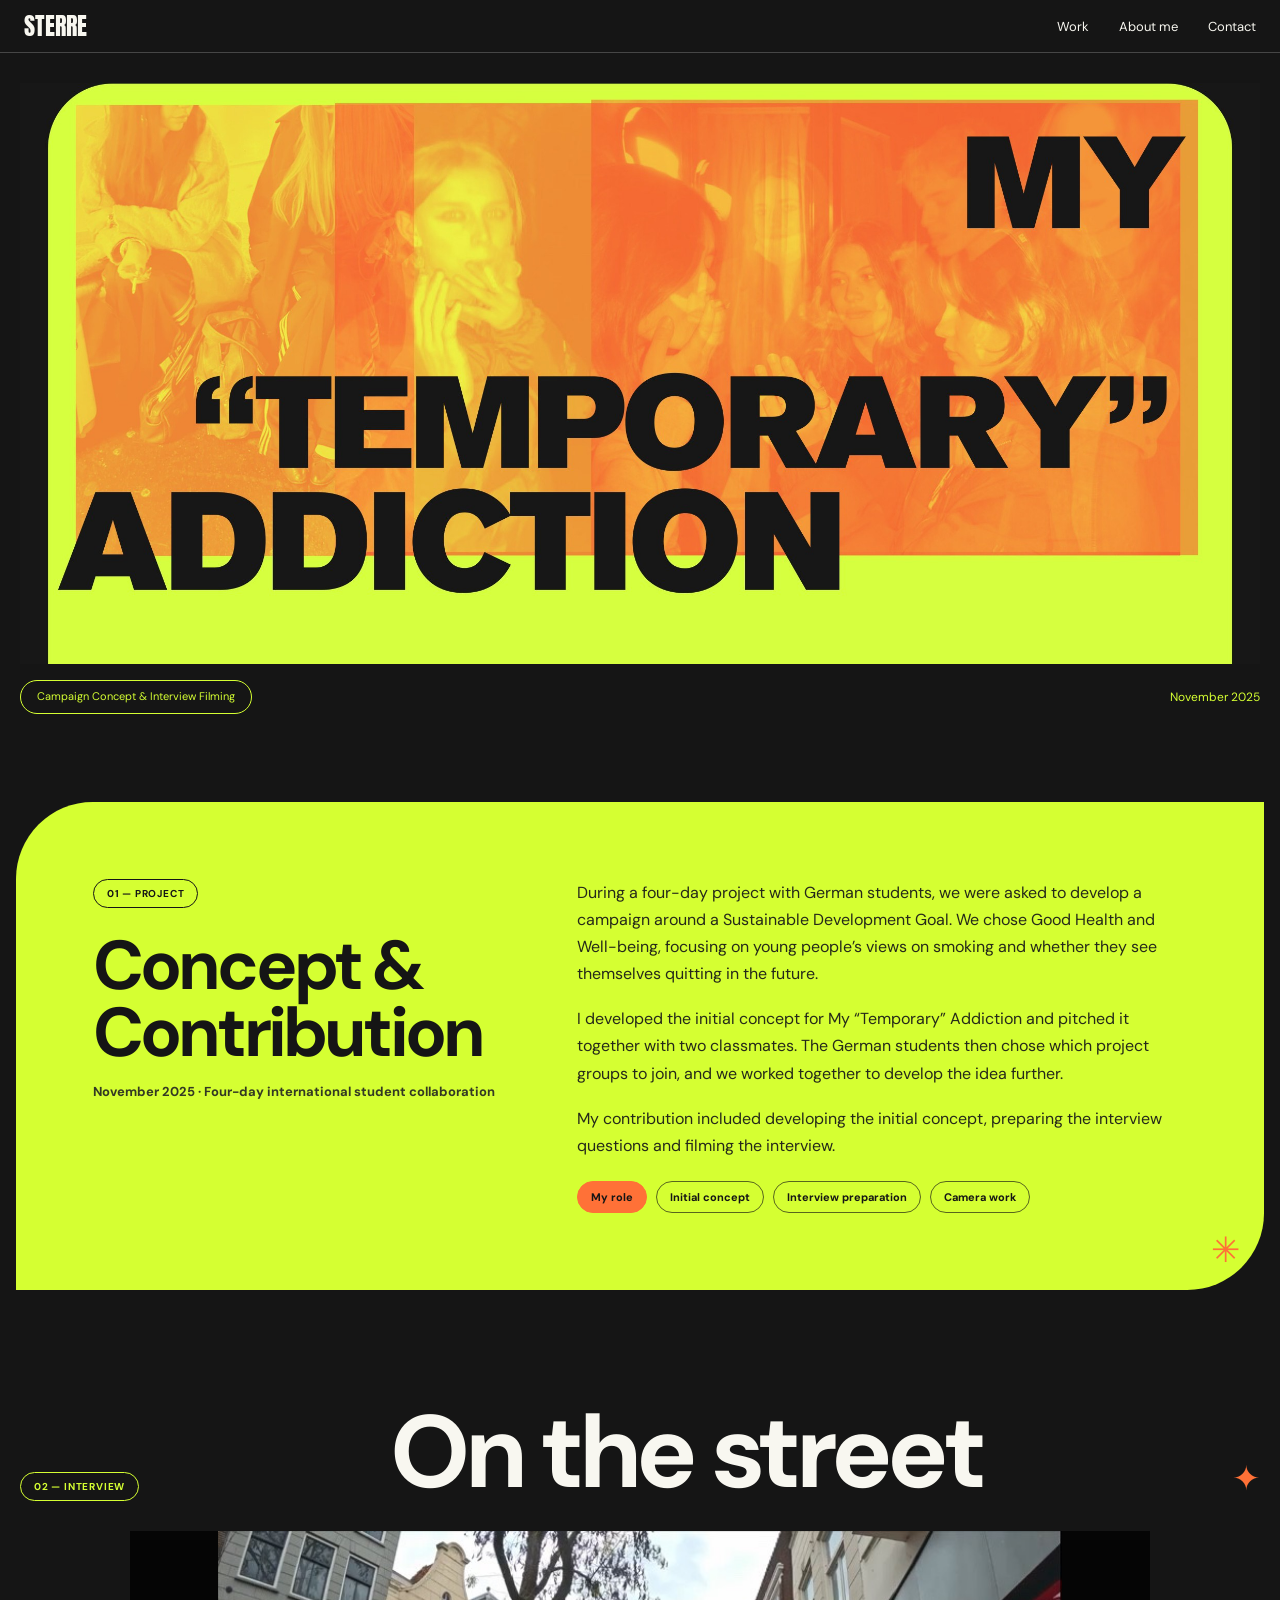
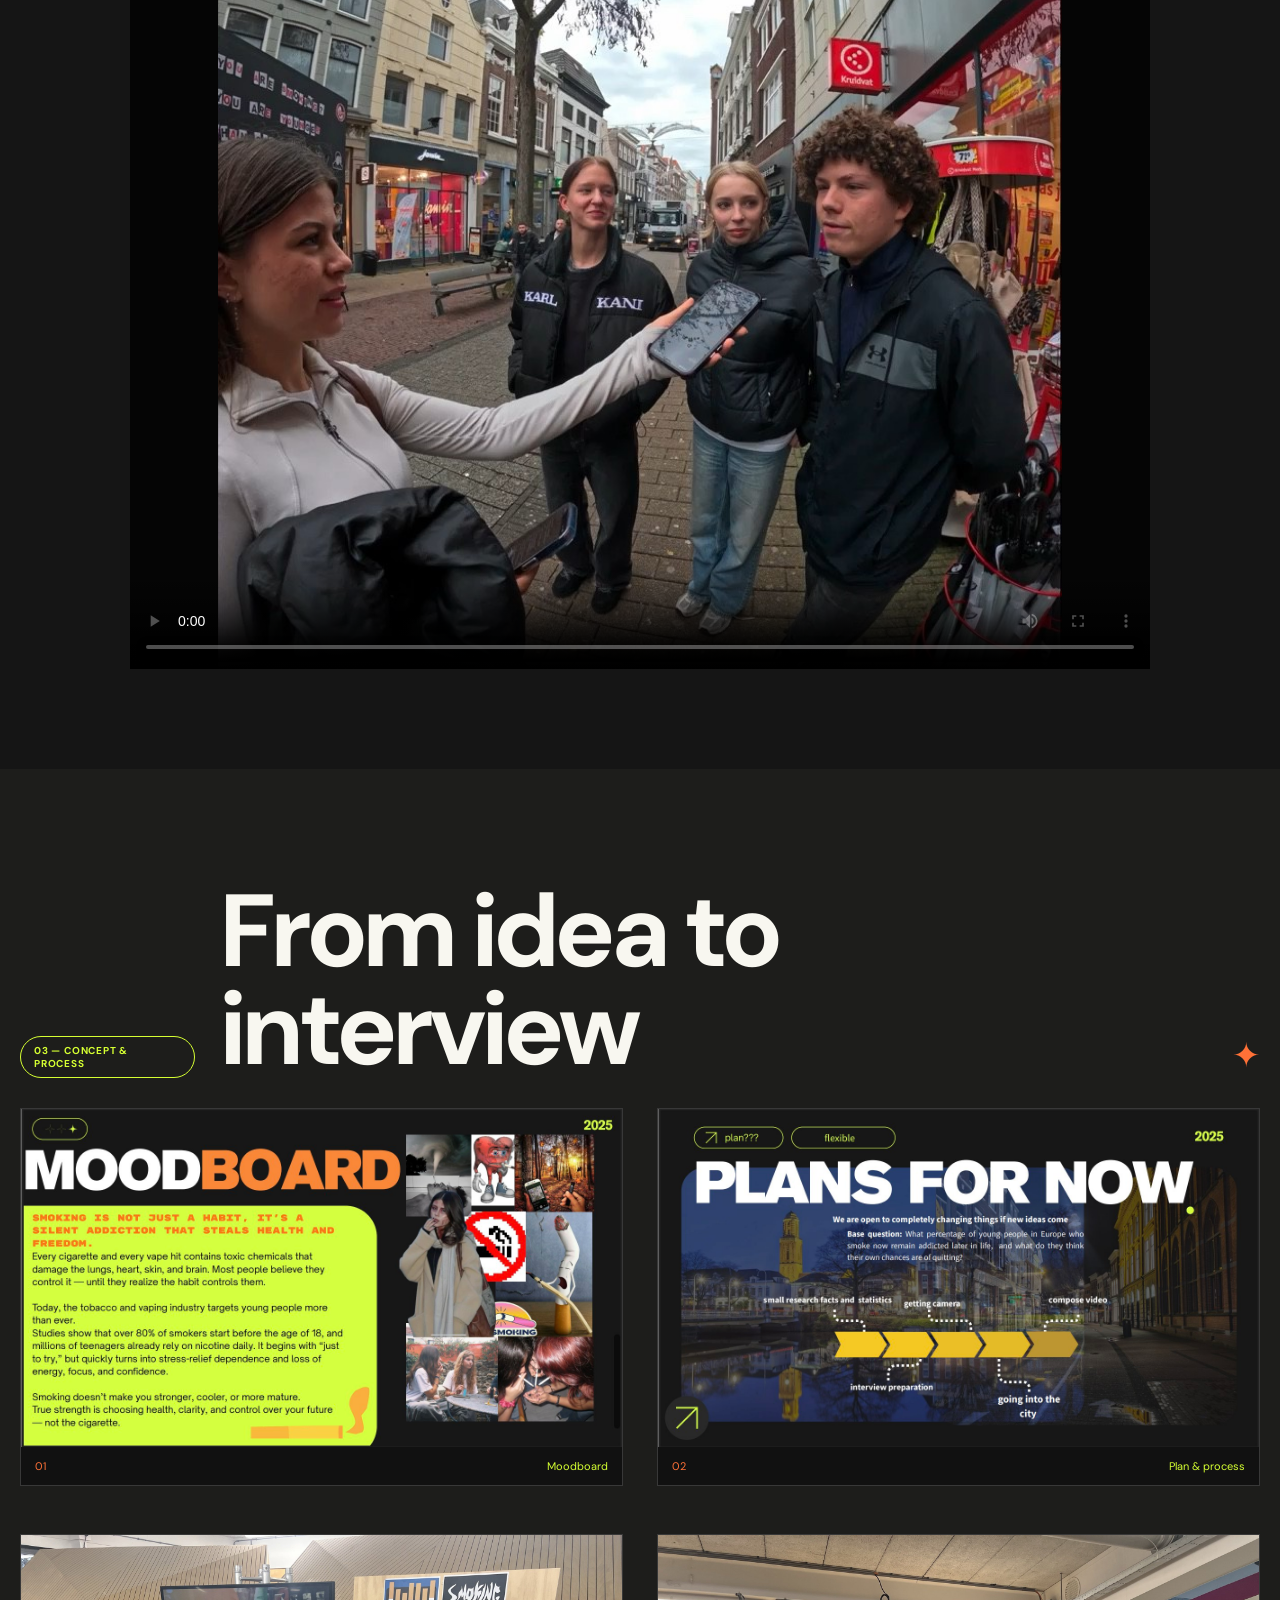
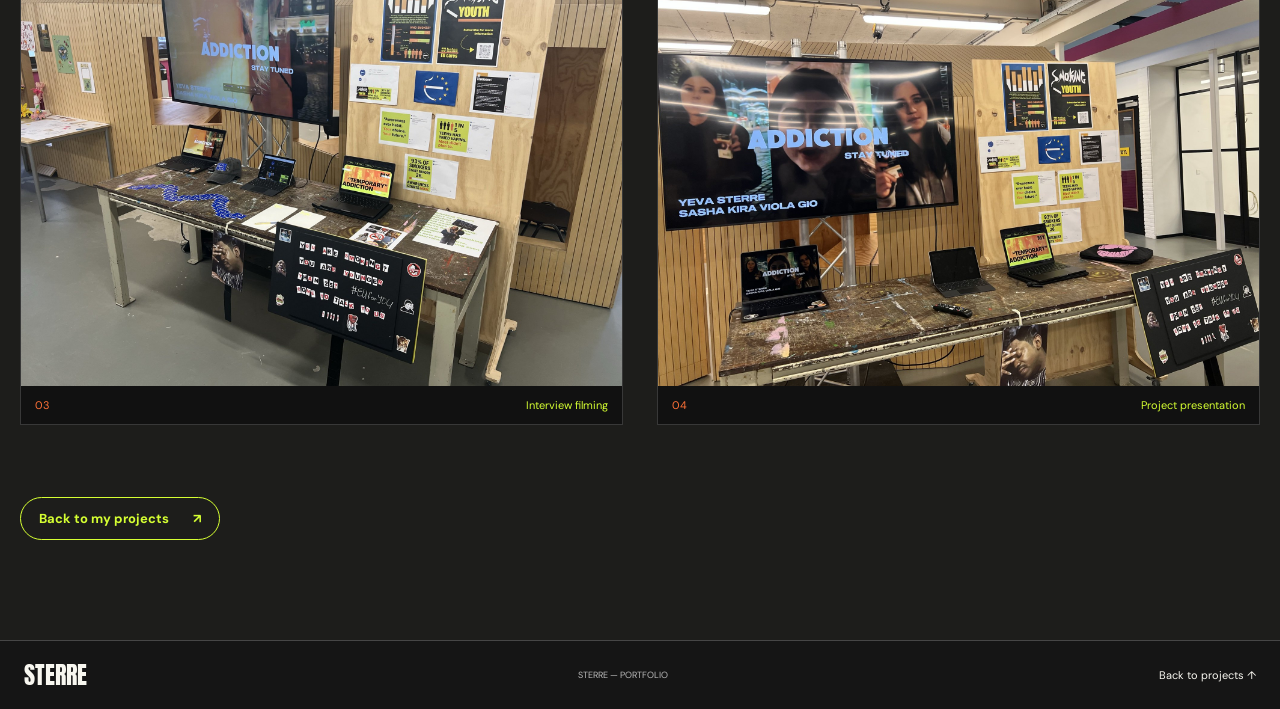
==== addiction.html @ 6080f3e3 "Initial portfolio website Co-authored-by: Copilot <223556219+Copilot@users.noreply.github.com>" ====
<!doctype html>
<html lang="en">
<head>
  <meta charset="utf-8">
  <meta name="viewport" content="width=device-width,initial-scale=1">
  <title>My “Temporary” Addiction — Sterre</title>
  <meta name="description" content="A campaign concept and interview filming project developed during a four-day international student collaboration.">
  <link rel="stylesheet" href="style.css?v=addiction-fixes-20261006-1">
</head>
<body class="addiction-page">
  <a class="skip" href="#gallery">Skip to the project</a>
  <header class="portfolio-nav">
    <a class="brand" href="index.html#home">Sterre</a>
    <nav aria-label="Main navigation">
      <a href="index.html#work">Work</a>
      <a href="index.html#about">About me</a>
      <a href="index.html#contact">Contact</a>
    </nav>
  </header>
  <main id="gallery" class="addiction-content">
    <section class="addiction-hero">
      <h1 class="addiction-visually-hidden">My “Temporary” Addiction</h1>
      <div class="addiction-cover-panel">
        <figure class="addiction-cover-figure">
          <button class="media-image-button" type="button" aria-label="View the cover slide larger">
            <img src="assets/optimized/addiction/SterreYevaSasha-cover-clean.jpg" alt="Orange-tinted photo collage behind the bold black title My “Temporary” Addiction, framed in bright yellow-green" fetchpriority="high">
          </button>
        </figure>
      </div>
      <div class="addiction-hero-meta">
        <span class="addiction-pill">Campaign Concept &amp; Interview Filming</span>
        <span>November 2025</span>
      </div>
    </section>

    <section class="addiction-overview" aria-labelledby="addiction-overview-title">
      <div class="addiction-overview-heading">
        <span class="addiction-kicker">01 — PROJECT</span>
        <h2 id="addiction-overview-title">Concept &amp; Contribution</h2>
        <p class="addiction-context">November 2025 · Four-day international student collaboration</p>
      </div>
      <div class="addiction-overview-copy">
        <p>During a four-day project with German students, we were asked to develop a campaign around a Sustainable Development Goal. We chose Good Health and Well-being, focusing on young people’s views on smoking and whether they see themselves quitting in the future.</p>
        <p>I developed the initial concept for My “Temporary” Addiction and pitched it together with two classmates. The German students then chose which project groups to join, and we worked together to develop the idea further.</p>
        <p>My contribution included developing the initial concept, preparing the interview questions and filming the interview.</p>
        <div class="addiction-role">
          <span class="addiction-role-label">My role</span>
          <span>Initial concept</span>
          <span>Interview preparation</span>
          <span>Camera work</span>
        </div>
      </div>
      <span class="addiction-overview-star" aria-hidden="true">✳</span>
    </section>

    <section class="addiction-interview" aria-labelledby="addiction-interview-title">
      <div class="addiction-section-heading">
        <span class="addiction-kicker">02 — INTERVIEW</span>
        <h2 id="addiction-interview-title">On the street</h2>
        <span class="addiction-section-star" aria-hidden="true">✦</span>
      </div>
      <video class="addiction-video" controls playsinline preload="metadata" poster="assets/optimized/addiction/temporary-addiction-interview-first-frame.jpg" aria-label="Interview filmed for the My Temporary Addiction campaign concept">
        <source src="assets/addiction/temporary addiction 2025-11-13 at 23.12.01.mp4" type="video/mp4">
        Your browser does not support HTML video.
      </video>
    </section>

    <section class="addiction-process" aria-labelledby="addiction-process-title">
      <div class="addiction-section-heading">
        <span class="addiction-kicker">03 — CONCEPT &amp; PROCESS</span>
        <h2 id="addiction-process-title">From idea to interview</h2>
        <span class="addiction-section-star" aria-hidden="true">✦</span>
      </div>
      <div class="addiction-slide-grid">
        <figure class="addiction-media-figure addiction-slide-figure">
          <img src="assets/optimized/addiction/SterreYevaSasha-slide-4.jpg" alt="Presentation moodboard slide combining campaign references, an image collage and a bright yellow-green text panel" loading="lazy">
          <figcaption><span>01</span><span>Moodboard</span></figcaption>
        </figure>
        <figure class="addiction-media-figure addiction-slide-figure">
          <img src="assets/optimized/addiction/SterreYevaSasha-slide-5.jpg" alt="Presentation planning slide with a city photograph and an illustrated sequence of project steps" loading="lazy">
          <figcaption><span>02</span><span>Plan &amp; process</span></figcaption>
        </figure>
      </div>
      <div class="addiction-photo-grid">
        <figure class="addiction-media-figure">
          <img src="assets/optimized/addiction/IMG_3215.jpg" alt="Street interview in progress with a phone held towards three students" loading="lazy">
          <figcaption><span>03</span><span>Interview filming</span></figcaption>
        </figure>
        <figure class="addiction-media-figure">
          <img src="assets/optimized/addiction/IMG_3194.jpg" alt="Project presentation display with campaign materials and the presentation cover" loading="lazy">
          <figcaption><span>04</span><span>Project presentation</span></figcaption>
        </figure>
      </div>
      <a class="addiction-back-link" href="index.html#work">Back to my projects <span aria-hidden="true">↗</span></a>
    </section>
  </main>
  <footer class="addiction-footer"><a class="brand" href="index.html#home">STERRE</a><span>STERRE — PORTFOLIO</span><a href="index.html#work">Back to projects ↑</a></footer>

  <div class="lightbox" role="dialog" aria-modal="true" aria-labelledby="lightbox-title" hidden>
    <button class="lightbox-close" type="button">Close</button>
    <h2 id="lightbox-title" class="skip">Expanded project image</h2>
    <img class="lightbox-image" alt="">
  </div>
  <script src="script.js?v=international-20261004-11"></script>
</body>
</html>
---- style.css ----
@font-face {
  font-family: "Anton";
  src: url("assets/fonts/Anton-Regular.ttf") format("truetype");
  font-style: normal;
  font-weight: 400;
  font-display: swap;
}

@font-face {
  font-family: "DM Sans";
  src: url("assets/fonts/DMSans-Regular.ttf") format("truetype");
  font-style: normal;
  font-weight: 400;
  font-display: swap;
}

@font-face {
  font-family: "DM Sans";
  src: url("assets/fonts/DMSans-Bold.ttf") format("truetype");
  font-style: normal;
  font-weight: 700;
  font-display: swap;
}

:root {
  --paper: #0b0a0e;
  --ink: #f2eff7;
  --accent: #b59aff;
  --muted: #b8b3c0;
  --line: #f2eff72b;
  --surface: #121116;
  --surface-raised: #19171f;
  --content-width: 1260px;
  --display-font: "Anton", Impact, sans-serif;
  --body-font: "DM Sans", sans-serif;
}

* { box-sizing: border-box; }
html { scroll-behavior: smooth; scroll-padding-top: 82px; }
body { margin: 0; background: var(--paper); color: var(--ink); font-family: var(--body-font); -webkit-font-smoothing: antialiased; }
a { color: inherit; text-decoration: none; }
img, video { display: block; max-width: 100%; }
button, a { -webkit-tap-highlight-color: transparent; }
a:focus-visible, button:focus-visible { outline: 2px solid var(--accent); outline-offset: 4px; }
footer { max-width: 1440px; margin-inline: auto; }
main { width: 100%; }

.skip { position: fixed; z-index: 200; top: -100px; left: 20px; padding: 12px 16px; background: var(--surface-raised); color: var(--ink); }
.skip:focus { top: 12px; }
.portfolio-nav { position: sticky; z-index: 100; top: 0; display: flex; width: 100%; max-width: none; align-items: center; justify-content: space-between; gap: 24px; margin: 0; padding: 14px max(24px, calc((100vw - var(--content-width)) / 2)); border-bottom: 1px solid var(--line); background: var(--paper); }
.brand { font-family: var(--display-font); font-size: 24px; font-weight: 400; line-height: 1; text-transform: uppercase; }
.portfolio-nav nav { display: flex; gap: 30px; font-size: 13px; white-space: nowrap; }
body:not(.addiction-page) .portfolio-nav nav a,
body:not(.addiction-page) .text-link,
body:not(.addiction-page) .spread-link,
body:not(.addiction-page) .back-link,
body:not(.addiction-page) .contact-method a { transition: color 160ms ease, border-color 160ms ease; }
.portfolio-nav nav a:hover, .text-link:hover, .spread-link:hover, .back-link:hover { color: var(--accent); }

section { padding: clamp(44px, 6vw, 76px) max(24px, calc((100vw - var(--content-width)) / 2)); border-bottom: 1px solid var(--line); }
h1, h2, h3 { margin: 0; font-family: var(--display-font); font-weight: 400; letter-spacing: 0; line-height: 1.04; text-transform: uppercase; }
p { max-width: 680px; margin: 0; color: var(--muted); font-size: 15px; line-height: 1.7; }
.micro { color: var(--accent); font-size: 10px; font-weight: 700; letter-spacing: .12em; text-transform: uppercase; }
.project-meta { color: var(--muted); font-size: 12px; }

.hero#home { position: relative; display: grid; grid-template-rows: auto auto; isolation: isolate; padding: 0; overflow: hidden; background: radial-gradient(ellipse at 72% 42%, #21162d 0, #100d15 40%, #0b0a0e 76%); }
.hero-stage { position: relative; min-height: clamp(420px, 44vw, 600px); }
.hero-visual { position: absolute; z-index: 1; top: 0; right: 0; width: min(58%, 820px); height: 100%; overflow: hidden; pointer-events: none; -webkit-mask-image: linear-gradient(90deg, transparent 0, #000 22%, #000 78%, rgba(0, 0, 0, .78) 92%, transparent 100%); mask-image: linear-gradient(90deg, transparent 0, #000 22%, #000 78%, rgba(0, 0, 0, .78) 92%, transparent 100%); }
.hero-visual::after { position: absolute; inset: 0; background: linear-gradient(90deg, #0b0a0e 0, rgba(11, 10, 14, .68) 20%, transparent 57%, rgba(11, 10, 14, .16) 100%), radial-gradient(ellipse at 47% 48%, rgba(5, 4, 8, .74) 0, rgba(5, 4, 8, .38) 12%, transparent 26%), linear-gradient(180deg, rgba(8, 7, 10, .08), transparent 58%, rgba(8, 7, 10, .46)); content: ""; }
.hero-photo { width: 100%; height: 100%; object-fit: cover; object-position: center 54%; filter: brightness(.86) saturate(.76); }
.hero#home h1 { position: absolute; z-index: 2; bottom: clamp(28px, 5vw, 64px); left: max(24px, calc((100vw - var(--content-width)) / 2)); width: min(66%, 720px); overflow: visible; padding: 0; background: transparent; color: #f4f0e9; line-height: 1; white-space: nowrap; }
.hero#home .hero-details { position: relative; z-index: 2; }
.hero-name { position: relative; display: block; width: max-content; margin-inline: auto; font-size: var(--hero-name-size, 18px); line-height: 1; }
.hero#home .hero-name { margin-inline: 0; }
.hero-portfolio { position: absolute; left: var(--portfolio-x, 0px); top: var(--portfolio-y, 50%); display: flex; width: max-content; height: auto; flex-direction: column; align-items: center; justify-content: center; overflow: visible; border: 0; background: transparent; box-shadow: none; color: #211a26; font-family: var(--display-font); font-size: var(--portfolio-size, .1em); font-weight: 400; letter-spacing: 0; line-height: 1; text-transform: uppercase; transform: translate(-50%, -50%) rotate(-90deg); }
.hero-details { display: grid; grid-template-columns: minmax(160px, .7fr) minmax(0, 1.3fr); gap: 34px; padding: 24px max(24px, calc((100vw - var(--content-width)) / 2)) 28px; background: var(--surface); }
.hero-labels { display: grid; align-content: start; justify-items: start; gap: 6px; font-size: 11px; }
.hero-intro { display: grid; grid-template-columns: minmax(0, 1fr) auto; align-items: end; gap: 28px; }
.hero-intro > div { display: grid; gap: 11px; }
.hero-intro p { max-width: 620px; color: var(--muted); }
.hero-intro .internship-availability { color: #c7b5ff; font-size: 13px; font-weight: 700; }
.text-link, .spread-link { display: inline-flex; align-items: center; justify-content: space-between; gap: 18px; width: fit-content; padding-bottom: 7px; border-bottom: 1px solid currentColor; color: var(--accent); font-size: 13px; font-weight: 700; white-space: nowrap; }

.section-head { display: flex; align-items: end; justify-content: space-between; gap: 30px; margin-bottom: 20px; }
.section-head h2 { font-size: clamp(54px, 8vw, 108px); line-height: 1; }
.section-head .micro { flex: 0 0 auto; padding-bottom: 4px; }
.projects { display: grid; gap: 0; }
.project-spread { position: relative; display: grid; grid-template-columns: minmax(0, 1.05fr) minmax(0, .95fr); align-items: stretch; gap: 22px 7%; min-width: 0; padding: clamp(38px, 5.5vw, 72px) 0; border-top: 1px solid var(--line); }
.spread-heading { display: grid; align-content: end; justify-items: start; gap: 12px; min-width: 0; margin: 0; }
.spread-heading .micro { flex: 0 0 auto; }
.spread-heading h3 { font-size: clamp(48px, 6.4vw, 88px); line-height: .98; }

.fastbot-project { background: transparent; color: var(--ink); }
.fastbot-project .micro, .fastbot-project .project-meta { color: var(--muted); }
.fastbot-project .spread-heading { grid-column: 2; grid-row: 1; }
.fastbot-media-link { display: block; grid-column: 1; grid-row: 1 / 3; overflow: hidden; background: var(--surface); }
.fastbot-cover { width: 100%; height: auto; max-height: 480px; object-fit: cover; background: #101010; }
.fastbot-information { display: grid; grid-template-columns: 36px minmax(0, 1fr); align-items: start; gap: 12px 16px; grid-column: 2; grid-row: 2; align-self: start; padding-top: 18px; border-top: 1px solid var(--line); }
.project-number { font-family: var(--display-font); font-size: 28px; line-height: 1; }
.fastbot-information strong { font-size: 13px; font-weight: 700; }
.fastbot-information p { margin-top: 5px; color: var(--muted); font-size: 12px; }
.fastbot-information .project-meta, .fastbot-information .spread-link { grid-column: 2; }
.fastbot-information .project-number { grid-row: span 3; }
.fastbot-project .spread-link { color: var(--accent); }
.video-toggle { display: block; grid-column: 1; grid-row: 3; width: fit-content; margin-top: 0; padding: 6px 0; border: 0; border-bottom: 1px solid var(--line); background: transparent; color: var(--ink); font: inherit; font-size: 11px; cursor: pointer; }
.video-toggle:focus-visible { outline-color: var(--accent); }

.internship-project .spread-heading { grid-column: 1; grid-row: 1; }
.internship-project .endure-cover-link { grid-column: 2; grid-row: 1 / 3; }
.internship-project .endure-information { grid-column: 1; grid-row: 2; }
.photography-project .spread-heading { grid-column: 1; grid-row: 1; }
.photography-project .speed-diptych { grid-column: 2; grid-row: 1 / 3; }
.photography-project .photography-information { grid-column: 1; grid-row: 2; }
.photography-project .spread-heading h3 { font-size: clamp(48px, 6vw, 78px); }
.speed-diptych { display: grid; grid-template-columns: minmax(0, 1.12fr) minmax(0, .88fr); align-items: end; gap: 14px; }
.speed-diptych img { width: 100%; height: auto; max-height: 480px; object-fit: contain; background: var(--surface-raised); }
.photography-information { display: grid; grid-template-columns: 1fr; align-items: start; gap: 8px; grid-row: 2; align-self: start; margin-top: 14px; padding-top: 13px; border-top: 1px solid var(--line); font-size: 11px; }
.photography-information p { font-size: 12px; }

.endure-project .spread-heading h3 { font-size: clamp(48px, 6vw, 82px); }
.endure-cover-link { position: relative; display: block; overflow: hidden; background: var(--surface); }
.endure-cover { width: 100%; height: auto; max-height: 500px; object-fit: contain; object-position: center; }
.endure-cover-label { position: absolute; right: 14px; bottom: 14px; padding: 7px 10px; border: 1px solid #f2eff780; background: #0b0a0e; color: var(--ink); font-size: 10px; font-weight: 700; text-transform: uppercase; }
.endure-information, .drawings-information, .addiction-information { display: grid; grid-template-columns: 36px minmax(0, 1fr); align-items: start; gap: 12px 16px; padding-top: 18px; border-top: 1px solid var(--line); }
.endure-information, .drawings-information, .addiction-information { align-self: start; }
.endure-information strong { font-size: 13px; }
.endure-information p, .addiction-information p { margin-top: 5px; color: var(--muted); font-size: 12px; }
.endure-information .project-meta, .endure-information .spread-link, .drawings-information .spread-link, .addiction-information .project-meta, .addiction-information .spread-link { grid-column: 2; }
.drawings-project .drawings-cover-link { grid-column: 2; grid-row: 1 / 3; display: block; overflow: hidden; background: var(--surface); }
.drawings-project .spread-heading { grid-column: 1; grid-row: 1; }
.drawings-cover { width: 100%; height: auto; max-height: 500px; object-fit: contain; }
.drawings-information { grid-column: 1; grid-row: 2; }
.drawings-information p { color: var(--muted); font-size: 13px; }
.addiction-project .addiction-cover-link { grid-column: 1; grid-row: 1 / 3; }
.addiction-project .spread-heading { grid-column: 2; grid-row: 1; }
.addiction-project .addiction-information { grid-column: 2; grid-row: 2; }
.addiction-project .addiction-accessible-heading { position: absolute; width: 1px; height: 1px; margin: -1px; padding: 0; overflow: hidden; clip: rect(0, 0, 0, 0); clip-path: inset(50%); border: 0; white-space: nowrap; }
.addiction-cover-link { display: block; overflow: visible; padding: 0; border-radius: 0; background: transparent; }
.addiction-cover { width: 100%; height: auto; border-radius: 0; }
.addiction-information strong { font-size: 13px; }
.addiction-information .spread-link { color: var(--accent); }
.internship-heading .micro { display: block; margin-bottom: 16px; }
.internship-heading h3 { font-size: clamp(72px, 12vw, 166px); line-height: 1.04; }
.internship-heading > strong { display: block; margin-top: 20px; font-size: 22px; }
.internship-heading > p { margin-top: 6px; font-size: 12px; }
.internship-heading .spread-link { margin-top: 18px; }
.internship-clients { border-top: 1px solid var(--line); }
.internship-clients a { display: grid; grid-template-columns: 36px minmax(0, 1fr) 20px; align-items: center; gap: 10px; padding: 14px 0; border-bottom: 1px solid var(--line); font-size: 13px; }
.internship-clients a span:first-child { color: var(--accent); font-size: 10px; }
.internship-clients a span:last-child { text-align: right; }

.about { display: grid; grid-template-columns: minmax(260px, .82fr) minmax(0, 1.18fr); gap: 54px; background: var(--surface); color: var(--ink); }
.about .micro { color: var(--accent); }
.about-heading h2 { margin-top: 20px; font-size: clamp(90px, 15vw, 200px); line-height: 1.04; }
.about-copy { display: grid; align-content: start; gap: 22px; }
.about-copy p { color: var(--muted); }
.about-copy .about-lead { max-width: 640px; color: var(--ink); font-size: 16px; line-height: 1.7; }
.about-columns { display: grid; grid-template-columns: repeat(2, minmax(0, 1fr)); gap: 24px; }
.about-columns p, .about-personal { font-size: 15px; line-height: 1.6; }
.about .text-link { color: var(--accent); }
.about .text-link:hover { color: var(--ink); }

.contact { background: var(--paper); color: var(--ink); }
.contact h2 { margin: 17px 0 20px; font-size: clamp(58px, 12.2vw, 160px); line-height: 1.04; }
.contact > p { max-width: 560px; }
.contact-methods { display: grid; grid-template-columns: repeat(2, minmax(0, 1fr)); gap: 34px; max-width: 900px; margin-top: 30px; border-top: 1px solid var(--line); }
.contact-method { display: grid; justify-items: start; gap: 9px; padding-top: 14px; }
.contact-method span { color: var(--accent); font-size: 10px; font-weight: 700; text-transform: uppercase; }
.contact-method a { border-bottom: 1px solid var(--line); padding-bottom: 6px; font-size: clamp(17px, 2.2vw, 25px); overflow-wrap: anywhere; }
.contact-method a:hover { color: var(--accent); }
footer { display: flex; align-items: center; justify-content: space-between; gap: 20px; padding: 22px max(24px, calc((100vw - var(--content-width)) / 2)); border-top: 1px solid var(--line); font-size: 11px; }
footer > span { color: var(--muted); font-size: 9px; }

.portfolio-nav a:hover, .back-link:hover { color: var(--accent); }
.page-intro { display: flex; align-items: end; justify-content: space-between; gap: 28px; }
.page-intro h1 { max-width: 1000px; margin-top: 16px; font-size: clamp(64px, 9vw, 124px); line-height: .98; }
.page-intro p { margin-top: 12px; }
.back-link { flex: 0 0 auto; padding-bottom: 4px; color: var(--accent); font-size: 12px; }
.project-page main > section:first-child, .fastbot-page main > section:first-child, .photography-page main > section:first-child { padding-top: clamp(40px, 6vw, 72px); padding-bottom: clamp(32px, 4.5vw, 56px); background: radial-gradient(ellipse at 78% 0, #191321 0, var(--paper) 56%); }
.project-introduction { display: flex; justify-content: flex-end; }
.project-introduction, .photo-editorial-intro { background: var(--surface); }
.project-introduction p { max-width: 720px; }
.tools-line { margin-top: 15px; color: var(--muted); font-size: 12px; }
.tools-line strong { color: var(--accent); }
.project-page h1, .fastbot-page h1, .photography-page h1 { font-family: var(--display-font); font-weight: 400; }

.fastbot-media, .client-grid, .project-gallery { display: grid; grid-template-columns: repeat(2, minmax(0, 1fr)); align-items: start; gap: 28px; }
.fastbot-media figure, .project-gallery figure { min-width: 0; margin: 0; }
.fastbot-opening, .project-gallery .media-feature { grid-column: 1 / -1; }
.fastbot-media img, .fastbot-media video, .client-card img, .client-card video, .project-gallery img, .project-gallery video { width: 100%; height: auto; }
.fastbot-media video, .client-card video, .project-gallery video { background: var(--surface); }
.fastbot-media img, .project-gallery img, .media-image-button { cursor: zoom-in; }
.media-image-button { display: block; width: 100%; padding: 0; border: 0; background: transparent; }
.caption { display: flex; align-items: baseline; justify-content: space-between; gap: 14px; margin-top: 13px; }
.caption h2, .caption h3, .client-card h2 { font-size: 24px; line-height: 1.04; }
.caption span { color: var(--accent); font-size: 10px; }
.client-card { display: block; min-width: 0; padding-bottom: 16px; border-bottom: 1px solid var(--line); }
.client-card p { margin-top: 7px; font-size: 12px; }
.client-card-wide { grid-column: 1 / -1; width: min(70%, 780px); }
.client-card:focus-visible { outline: 2px solid var(--accent); outline-offset: 5px; }
.video-page-toggle { position: fixed; z-index: 90; right: 24px; bottom: 20px; padding: 8px 10px; border: 1px solid var(--line); background: var(--surface-raised); color: var(--ink); font: inherit; font-size: 11px; cursor: pointer; }
.process-sequence { display: grid; grid-template-columns: minmax(0, 1fr) auto minmax(0, 1fr) auto minmax(0, 1fr); align-items: start; gap: 14px; }
.process-sequence figure { min-width: 0; margin: 0; }
.process-sequence img { width: 100%; height: auto; }
.process-sequence figcaption { padding-top: 12px; }
.process-sequence figcaption h2 { margin-bottom: 7px; font-size: 24px; line-height: 1.04; }
.process-sequence figcaption p { font-size: 12px; line-height: 1.6; }
.process-sequence figcaption a { display: inline-block; margin-top: 10px; color: var(--accent); font-size: 12px; }
.process-arrow { align-self: center; color: var(--accent); font-size: 24px; }
.process-arrow::before { content: "\2192"; }

.photography-page .photo-cover { padding-top: 52px; padding-bottom: 48px; }
.photography-page h1 { max-width: 100%; margin-top: 18px; font-size: clamp(64px, 16vw, 220px); line-height: 1; white-space: nowrap; }
.photography-page .project-meta { font-size: 12px; }
.photo-editorial-intro { display: flex; justify-content: flex-end; }
.photo-editorial-intro > div { max-width: 720px; }
.photo-editorial-intro p { max-width: 720px; }
.photo-project-opening { display: grid; gap: 12px; margin-bottom: 24px; }
.photo-opening-grid, .photo-originals-grid { display: grid; align-items: start; }
.photo-opening-grid { grid-template-columns: repeat(2, minmax(0, 1fr)); gap: 24px; }
.photo-originals-grid { grid-template-columns: repeat(4, minmax(0, 1fr)); gap: 14px; }
.photo-opening-item, .photo-original-item { min-width: 0; margin: 0; }
.photo-opening-grid > .photo-item:nth-child(n), .photo-originals-grid > .photo-item:nth-child(n) { grid-column: auto; margin-top: 0; }
.photo-grid { display: grid; grid-template-columns: repeat(12, minmax(0, 1fr)); align-items: start; gap: 24px; }
.photo-item { min-width: 0; margin: 0; }
.photo-grid > .photo-item:nth-child(3n + 1) { grid-column: span 7; }
.photo-grid > .photo-item:nth-child(3n + 2) { grid-column: span 5; margin-top: 48px; }
.photo-grid > .photo-item:nth-child(3n + 3) { grid-column: 2 / span 5; }
.photo-item button { display: block; width: 100%; padding: 0; border: 0; background: transparent; cursor: zoom-in; }
.photo-item img { width: 100%; height: auto; }
.lightbox[hidden] { display: none; }
.lightbox { position: fixed; z-index: 200; inset: 0; display: grid; place-items: center; padding: 28px; background: rgba(23, 23, 23, .97); }
.lightbox-track { display: flex; width: min(100%, 1600px); height: 84vh; overflow-x: auto; overflow-y: hidden; scroll-snap-type: x mandatory; scrollbar-width: none; overscroll-behavior-x: contain; }
.lightbox-track::-webkit-scrollbar { display: none; }
.lightbox-slide { display: grid; grid-template-columns: minmax(0, 1fr); grid-template-rows: minmax(0, 1fr); flex: 0 0 100%; min-width: 100%; height: 100%; margin: 0; padding: 36px 72px 52px; place-items: center; scroll-snap-align: center; }
.lightbox-slide img { min-width: 0; min-height: 0; width: 100%; height: 100%; max-width: 100%; max-height: 100%; object-fit: contain; }
.lightbox-close { position: absolute; top: 20px; right: 24px; padding: 8px 0; border: 0; border-bottom: 1px solid var(--ink); background: transparent; color: var(--ink); font: inherit; font-size: 12px; cursor: pointer; }
.lightbox-previous, .lightbox-next { position: absolute; top: 50%; z-index: 1; padding: 10px 0; border: 0; border-bottom: 1px solid var(--ink); background: transparent; color: var(--ink); font: inherit; font-size: 12px; cursor: pointer; transform: translateY(-50%); }
.lightbox-previous { left: 18px; }
.lightbox-next { right: 18px; }
.lightbox-counter { position: absolute; bottom: 20px; left: 50%; color: var(--ink); font-size: 11px; transform: translateX(-50%); }
body.lightbox-open { overflow: hidden; }
.cursor-dot { position: fixed; z-index: 300; top: 0; left: 0; width: 8px; height: 8px; border-radius: 50%; background: var(--accent); opacity: 0; pointer-events: none; translate: -50% -50%; transition: width 140ms ease, height 140ms ease, opacity 140ms ease; }
.cursor-dot.is-visible { opacity: 1; }
.cursor-dot.is-light { background: #fff; }
.cursor-dot.is-image { background: #fff; mix-blend-mode: difference; }
.cursor-dot.is-hovering { width: 12px; height: 12px; }

@media (hover: hover) and (pointer: fine) {
  .fastbot-media img, .client-grid img, .project-gallery img, .process-sequence img, .photo-item img, .speed-diptych img, .endure-cover, .drawings-cover { transition: transform 250ms ease; transform-origin: center; }
  .fastbot-media figure:hover img, .client-card:hover img, .project-gallery figure:hover img, .process-sequence figure:hover img, .photo-item:hover img, .speed-diptych:hover img, .endure-cover-link:hover img, .drawings-cover-link:hover img { transform: scale(1.025); }
  body.has-custom-cursor a, body.has-custom-cursor button { cursor: none !important; }
  body.has-custom-cursor input, body.has-custom-cursor textarea, body.has-custom-cursor [contenteditable="true"] { cursor: text !important; }
}

@media (max-width: 760px) {
  html { scroll-padding-top: 65px; }
  .portfolio-nav { gap: 12px; padding: 12px 16px; }
  .portfolio-nav nav { gap: 12px; font-size: 11px; }
  .brand { font-size: 21px; }
  section { padding-block: 48px; }
  .hero { padding: 12px 0 30px; }
  .hero#home { grid-template-rows: auto auto; padding: 0; }
  .hero#home .hero-stage { min-height: clamp(340px, 104vw, 450px); }
  .hero#home .hero-visual { right: 0; width: 100%; height: 100%; -webkit-mask-image: linear-gradient(90deg, transparent 0, #000 16%, #000 82%, transparent 100%); mask-image: linear-gradient(90deg, transparent 0, #000 16%, #000 82%, transparent 100%); }
  .hero#home h1 { bottom: 30px; left: 16px; width: calc(100% - 32px); }
  .hero#home .hero-details { grid-template-columns: 1fr; gap: 17px; padding: 20px 24px 24px; }
  .hero-labels { grid-template-columns: 1fr 1fr; width: 100%; }
  .hero-intro { grid-template-columns: 1fr; gap: 14px; }
  .hero-intro p { font-size: 14px; }
  .section-head { align-items: start; flex-direction: column; gap: 12px; margin-bottom: 20px; }
  .section-head h2 { font-size: clamp(44px, 11vw, 82px); }
  .section-head .micro { font-size: 9px; }
  .project-spread { grid-template-columns: minmax(0, 1fr); gap: 18px; padding-block: 34px; }
  .project-spread > * { grid-column: 1 !important; grid-row: auto !important; }
  .spread-heading { justify-items: start; gap: 8px; }
  .spread-heading h3 { font-size: clamp(52px, 14vw, 86px); }
  .fastbot-cover { max-height: none; }
  .fastbot-information { grid-template-columns: 34px minmax(0, 1fr); gap: 10px 14px; }
  .fastbot-information .project-meta, .fastbot-information .spread-link { grid-column: 2; }
  .fastbot-information .project-number { grid-row: span 3; }
  .speed-diptych { grid-template-columns: minmax(0, 1.05fr) minmax(0, .95fr); gap: 8px; }
  .speed-diptych img { max-height: 380px; }
  .photography-project .spread-heading h3 { font-size: clamp(46px, 12vw, 74px); }
  .photography-information { grid-template-columns: 1fr; gap: 6px; }
  .photography-information p { max-width: none; }
  .endure-information { grid-template-columns: 34px minmax(0, 1fr); gap: 10px 14px; }
  .endure-information .project-meta, .endure-information .spread-link { grid-column: 2; }
  .drawings-information { grid-template-columns: 34px minmax(0, 1fr); gap: 10px 14px; }
  .drawings-information .spread-link { grid-column: 2; }
  .internship-heading { min-width: 0; }
  .internship-heading h3 { font-size: clamp(54px, 18vw, 124px); }
  .internship-heading > strong { margin-top: 14px; }
  .about { grid-template-columns: 1fr; gap: 28px; }
  .about-heading h2 { margin-top: 13px; font-size: clamp(76px, 18vw, 132px); }
  .about-copy .about-lead { font-size: 16px; }
  .about-columns { grid-template-columns: 1fr; gap: 14px; }
  .contact h2 { font-size: clamp(48px, 12.8vw, 88px); }
  .contact-methods { grid-template-columns: 1fr; gap: 16px; }
  footer { flex-wrap: wrap; }
  footer > span { order: 3; width: 100%; }
  .page-intro { align-items: start; flex-direction: column; gap: 18px; }
  .page-intro > div { width: 100%; min-width: 0; }
  .page-intro h1 { font-size: clamp(56px, 13vw, 92px); line-height: 1.04; overflow-wrap: anywhere; }
  .project-page main > section:first-child, .fastbot-page main > section:first-child, .photography-page main > section:first-child { padding-top: 34px; }
  .fastbot-media, .client-grid, .project-gallery { grid-template-columns: minmax(0, 1fr); gap: 22px; }
  .fastbot-opening, .project-gallery .media-feature, .client-card-wide { grid-column: auto; width: 100%; max-width: none; }
  .client-card h2, .caption h2, .caption h3 { font-size: 22px; }
  .process-sequence { grid-template-columns: minmax(0, 1fr); gap: 16px; }
  .process-arrow { justify-self: center; }
  .process-arrow::before { content: "\2193"; }
  .photography-page .photo-cover { padding-block: 40px; }
  .photography-page h1 { font-size: clamp(44px, 12.5vw, 88px); line-height: 1; }
  .photo-opening-grid { gap: 13px; }
  .photo-originals-grid { grid-template-columns: repeat(2, minmax(0, 1fr)); gap: 14px; }
  .photo-grid { grid-template-columns: repeat(6, minmax(0, 1fr)); gap: 13px; }
  .photo-grid > .photo-item:nth-child(n) { grid-column: span 3; margin-top: 0; }
  .photo-grid > .photo-item:nth-child(3n + 1) { grid-column: 1 / -1; }
  .lightbox { padding: 12px; }
  .lightbox-track { width: 100%; height: 88vh; }
  .lightbox-slide { padding: 50px 42px 58px; }
  .lightbox-previous { left: 8px; }
  .lightbox-next { right: 8px; }
  .lightbox-close { top: 12px; right: 14px; }
  .lightbox-counter { bottom: 14px; }
}

@media (prefers-reduced-motion: reduce) {
  html { scroll-behavior: auto; }
  *, *::before, *::after { transition: none !important; animation: none !important; }
  .hero-photo { position: static; }
  .lightbox-track { scroll-behavior: auto; }
}

.addiction-page {
  --paper: #eeece5;
  --ink: #171717;
  --accent: #342b3d;
  --muted: #5d5a55;
  --line: #17171740;
  --surface: #151515;
  --surface-raised: #151515;
  --addiction-black: #151515;
  --addiction-lime: #d5ff32;
  --addiction-orange: #ff7137;
  --addiction-white: #f8f7f0;
  background: var(--addiction-black);
  color: var(--addiction-white);
}

.addiction-page .portfolio-nav {
  border-color: #ffffff35;
  background: var(--addiction-black);
  color: var(--addiction-white);
}

.addiction-page .portfolio-nav a:hover,
.addiction-page footer a:hover { color: var(--addiction-lime); }
.addiction-page .portfolio-nav a:focus-visible,
.addiction-page a:focus-visible,
.addiction-page button:focus-visible { outline-color: var(--addiction-lime); }
.addiction-page section { padding: clamp(42px, 7vw, 88px) max(20px, calc((100vw - 1260px) / 2)); border: 0; }
.addiction-page h1,
.addiction-page h2,
.addiction-page h3 { color: var(--addiction-white); font-family: var(--body-font); font-weight: 700; letter-spacing: -.055em; text-transform: none; }
.addiction-page p { color: #deded7; font-size: 16px; line-height: 1.7; }
.addiction-page .addiction-content { min-width: 0; overflow: clip; }

.addiction-page .addiction-hero { padding-top: 30px; padding-bottom: clamp(42px, 7vw, 88px); }
.addiction-signal { display: flex; align-items: center; gap: 12px; margin-bottom: clamp(34px, 6vw, 72px); color: var(--addiction-lime); }
.addiction-pill { display: inline-flex; min-height: 34px; align-items: center; justify-content: center; padding: 7px 16px; border: 1px solid currentColor; border-radius: 999px; font-size: 11px; line-height: 1.2; white-space: nowrap; }
.addiction-rule { height: 1px; flex: 1 1 auto; margin-left: 8px; background: var(--addiction-lime); }
.addiction-spark { font-size: 25px; line-height: 1; }
.addiction-page .addiction-hero h1 { display: grid; gap: .02em; margin-bottom: clamp(28px, 4vw, 48px); font-size: clamp(48px, 10.8vw, 144px); line-height: .9; overflow-wrap: anywhere; }
.addiction-page .addiction-hero h1.addiction-visually-hidden { position: absolute; width: 1px; height: 1px; margin: -1px; padding: 0; overflow: hidden; clip: rect(0, 0, 0, 0); clip-path: inset(50%); border: 0; white-space: nowrap; }
.addiction-page .addiction-title-accent { color: var(--addiction-lime); }
.addiction-page .addiction-title-spark { display: inline-block; margin-left: .15em; color: var(--addiction-orange); font-size: .42em; vertical-align: top; }
.addiction-cover-panel { padding: 0; border-radius: 0; background: transparent; }
.addiction-cover-figure { margin: 0; overflow: visible; border-radius: 0; background: transparent; }
.addiction-cover-figure button { display: block; width: 100%; padding: 0; border: 0; background: transparent; cursor: zoom-in; }
.addiction-cover-figure img { width: 100%; height: auto; }
.addiction-hero-meta { display: flex; align-items: center; justify-content: space-between; gap: 20px; margin-top: 16px; color: var(--addiction-lime); font-size: 12px; }
.addiction-hero-meta .addiction-pill { white-space: normal; }

.addiction-page .addiction-overview { position: relative; display: grid; grid-template-columns: minmax(220px, .8fr) minmax(0, 1.2fr); gap: clamp(28px, 6vw, 84px); margin: 0 max(16px, calc((100vw - 1400px) / 2)); padding: clamp(34px, 6vw, 78px); border-radius: clamp(38px, 6vw, 84px) 0 clamp(38px, 6vw, 84px) 0; background: var(--addiction-lime); color: var(--addiction-black); }
.addiction-overview-heading { align-self: start; }
.addiction-kicker { display: inline-flex; padding: 7px 13px; border: 1px solid currentColor; border-radius: 999px; color: var(--addiction-black); font-size: 10px; font-weight: 700; letter-spacing: .08em; text-transform: uppercase; }
.addiction-page .addiction-overview h2 { margin-top: 24px; color: var(--addiction-black); font-size: clamp(38px, 5.4vw, 74px); line-height: .98; }
.addiction-page .addiction-overview p { max-width: none; color: #25291a; }
.addiction-page .addiction-overview .addiction-context { margin-top: 14px; color: #333923; font-size: 13px; font-weight: 700; }
.addiction-overview-copy { display: grid; gap: 18px; }
.addiction-role { display: flex; flex-wrap: wrap; align-items: center; gap: 9px; margin-top: 4px; }
.addiction-role-label,
.addiction-role > span:not(:first-child) { padding: 8px 13px; border: 1px solid #151515a6; border-radius: 999px; color: var(--addiction-black); font-size: 11px; font-weight: 700; }
.addiction-role-label { border-color: var(--addiction-orange); background: var(--addiction-orange); }
.addiction-overview-star { position: absolute; right: 24px; bottom: 17px; color: var(--addiction-orange); font-size: 35px; }

.addiction-page .addiction-interview,
.addiction-page .addiction-process { padding-top: clamp(60px, 8vw, 100px); padding-bottom: clamp(60px, 8vw, 100px); }
.addiction-section-heading { position: relative; display: flex; align-items: end; justify-content: space-between; gap: 24px; margin-bottom: 30px; }
.addiction-section-heading h2 { margin-top: 14px; font-size: clamp(44px, 8vw, 104px); line-height: .95; }
.addiction-section-heading .addiction-kicker { color: var(--addiction-lime); }
.addiction-section-star { color: var(--addiction-orange); font-size: 34px; }
.addiction-video { display: block; width: min(100%, 1020px); height: auto; max-height: 82vh; margin-inline: auto; background: #050505; object-fit: contain; }
.addiction-process { background: #1d1d1b; }
.addiction-slide-grid,
.addiction-photo-grid { display: grid; grid-template-columns: repeat(2, minmax(0, 1fr)); align-items: start; gap: clamp(16px, 3vw, 34px); }
.addiction-photo-grid { margin-top: clamp(22px, 4vw, 48px); }
.addiction-media-figure { min-width: 0; margin: 0; overflow: hidden; border: 1px solid #ffffff2a; background: #111; }
.addiction-media-figure img { display: block; width: 100%; height: auto; background: #111; cursor: zoom-in; }
.addiction-media-figure figcaption { display: flex; align-items: baseline; justify-content: space-between; gap: 16px; padding: 12px 14px; color: var(--addiction-lime); font-size: 11px; }
.addiction-media-figure figcaption span:first-child { color: var(--addiction-orange); }
.addiction-back-link { display: flex; width: fit-content; align-items: center; gap: 24px; margin-top: clamp(38px, 6vw, 72px); padding: 12px 18px; border: 1px solid var(--addiction-lime); border-radius: 999px; color: var(--addiction-lime); font-size: 13px; font-weight: 700; }
.addiction-back-link:hover { background: var(--addiction-lime); color: var(--addiction-black); }
.addiction-page .addiction-footer { border-top: 1px solid #ffffff35; color: var(--addiction-white); }
.addiction-page .addiction-footer > span { color: #bbb; }
.addiction-page .lightbox { background: rgba(8, 8, 8, .97); }
.addiction-page .lightbox-close,
.addiction-page .lightbox-previous,
.addiction-page .lightbox-next { border-color: var(--addiction-lime); background: var(--addiction-black); color: var(--addiction-lime); }
.addiction-page .lightbox-counter { color: var(--addiction-lime); }

@media (max-width: 760px) {
  .addiction-project .spread-heading { align-items: start; flex-direction: column; }
  .addiction-information { grid-template-columns: 34px minmax(0, 1fr); gap: 10px 14px; }
  .addiction-information .project-meta,
  .addiction-information .spread-link { grid-column: 2; }
  .addiction-page .portfolio-nav { gap: 12px; padding-inline: 18px; }
  .addiction-page .portfolio-nav nav { gap: 15px; font-size: 11px; }
  .addiction-page .brand { font-size: 21px; }
  .addiction-page section { padding-inline: 20px; }
  .addiction-page .addiction-hero { padding-top: 22px; }
  .addiction-signal { flex-wrap: wrap; gap: 8px; margin-bottom: 36px; }
  .addiction-signal .addiction-pill { min-height: 30px; padding: 6px 10px; font-size: 9px; }
  .addiction-signal .addiction-rule { min-width: 24px; }
  .addiction-spark { font-size: 20px; }
  .addiction-page .addiction-hero h1 { font-size: clamp(40px, 10.8vw, 76px); }
  .addiction-hero-meta { align-items: start; flex-direction: column; gap: 10px; }
  .addiction-page .addiction-overview { grid-template-columns: minmax(0, 1fr); gap: 25px; margin-inline: 10px; padding: 30px 24px 42px; border-radius: 38px 0 38px 0; }
  .addiction-page .addiction-overview h2 { margin-top: 17px; font-size: clamp(38px, 10vw, 58px); }
  .addiction-overview-copy { gap: 15px; }
  .addiction-page .addiction-overview p { font-size: 15px; }
  .addiction-role { gap: 7px; }
  .addiction-role-label,
  .addiction-role > span:not(:first-child) { padding: 7px 10px; font-size: 10px; }
  .addiction-section-heading { align-items: start; gap: 14px; }
  .addiction-section-heading h2 { font-size: clamp(40px, 10vw, 68px); }
  .addiction-section-star { font-size: 25px; }
  .addiction-video { max-height: none; }
  .addiction-slide-grid,
  .addiction-photo-grid { grid-template-columns: minmax(0, 1fr); gap: 18px; }
  .addiction-photo-grid { margin-top: 18px; }
  .addiction-page .lightbox { padding: 12px; }
  .addiction-page .lightbox-track { width: 100%; height: 88vh; }
  .addiction-page .lightbox-slide { padding: 50px 42px 58px; }
  .addiction-page .lightbox-previous { left: 8px; }
  .addiction-page .lightbox-next { right: 8px; }
  .addiction-page .lightbox-close { top: 12px; right: 14px; }
  .addiction-page .lightbox-counter { bottom: 14px; }
}
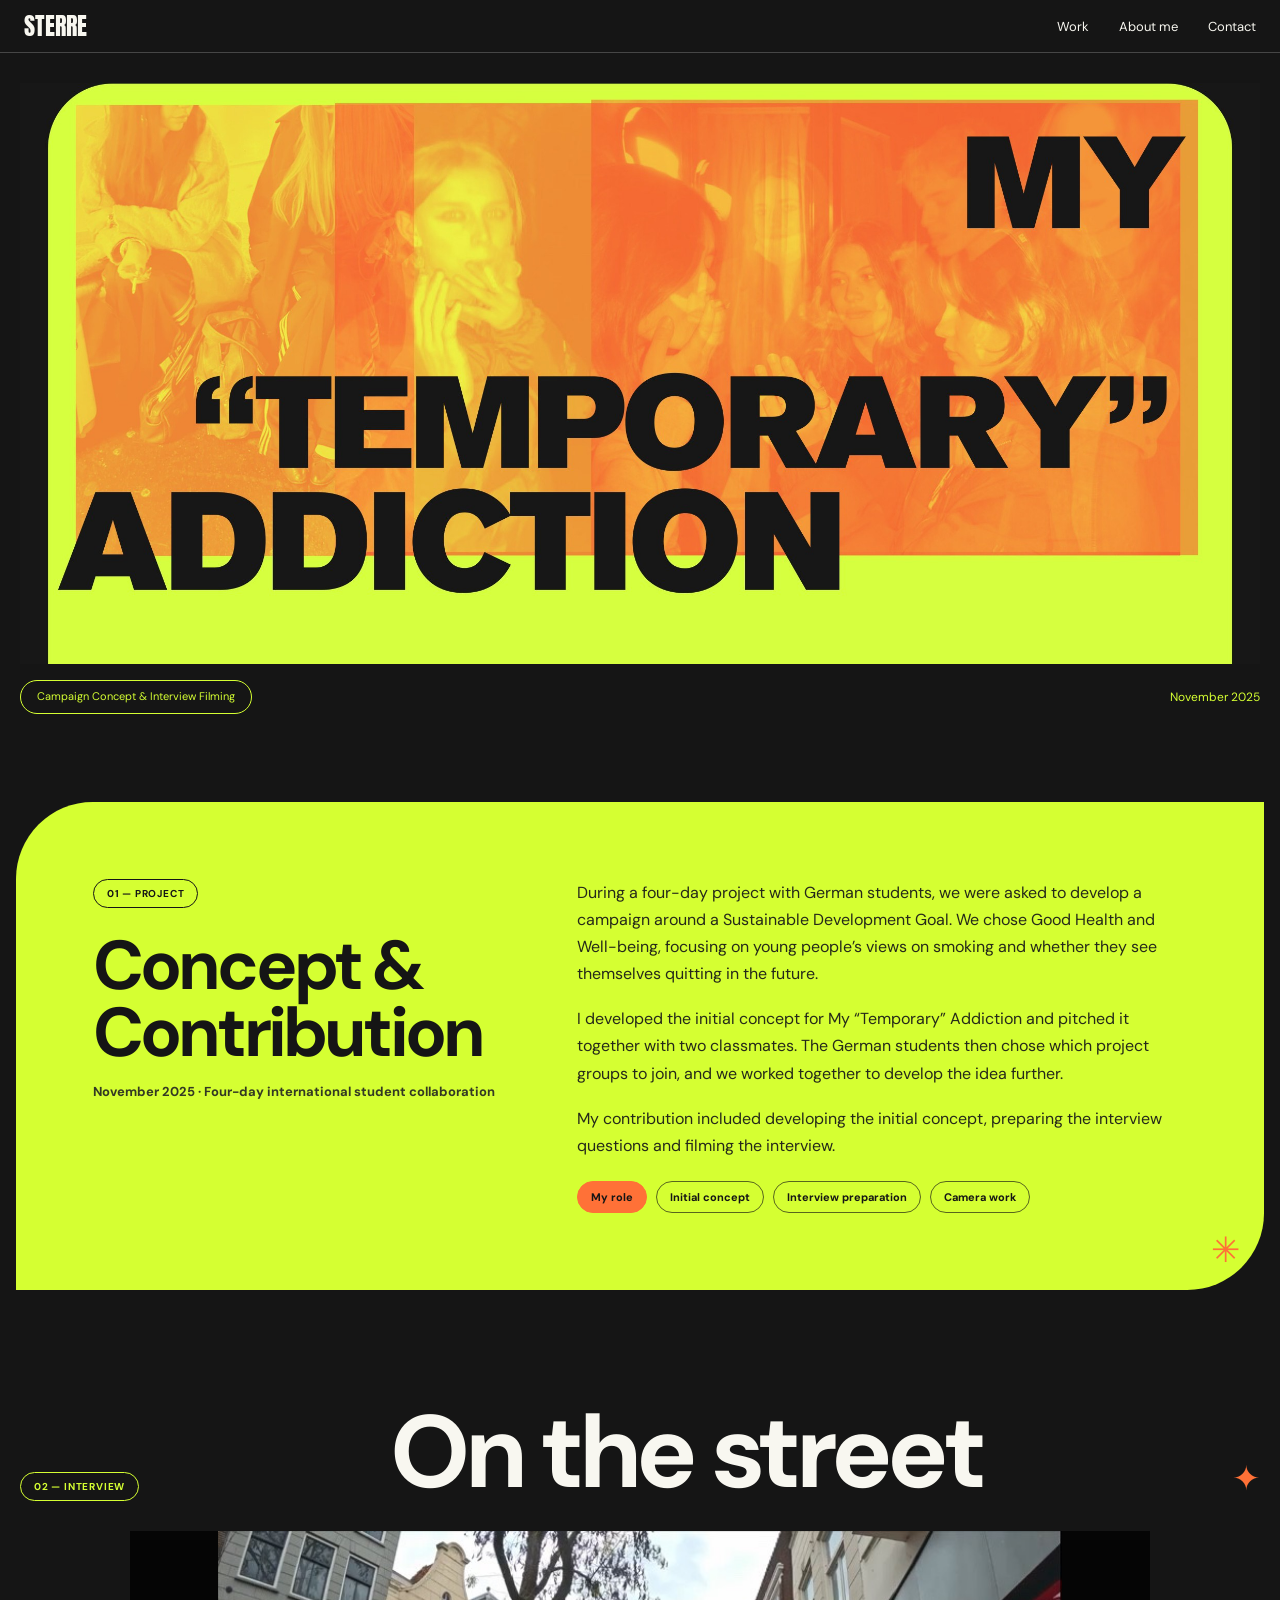
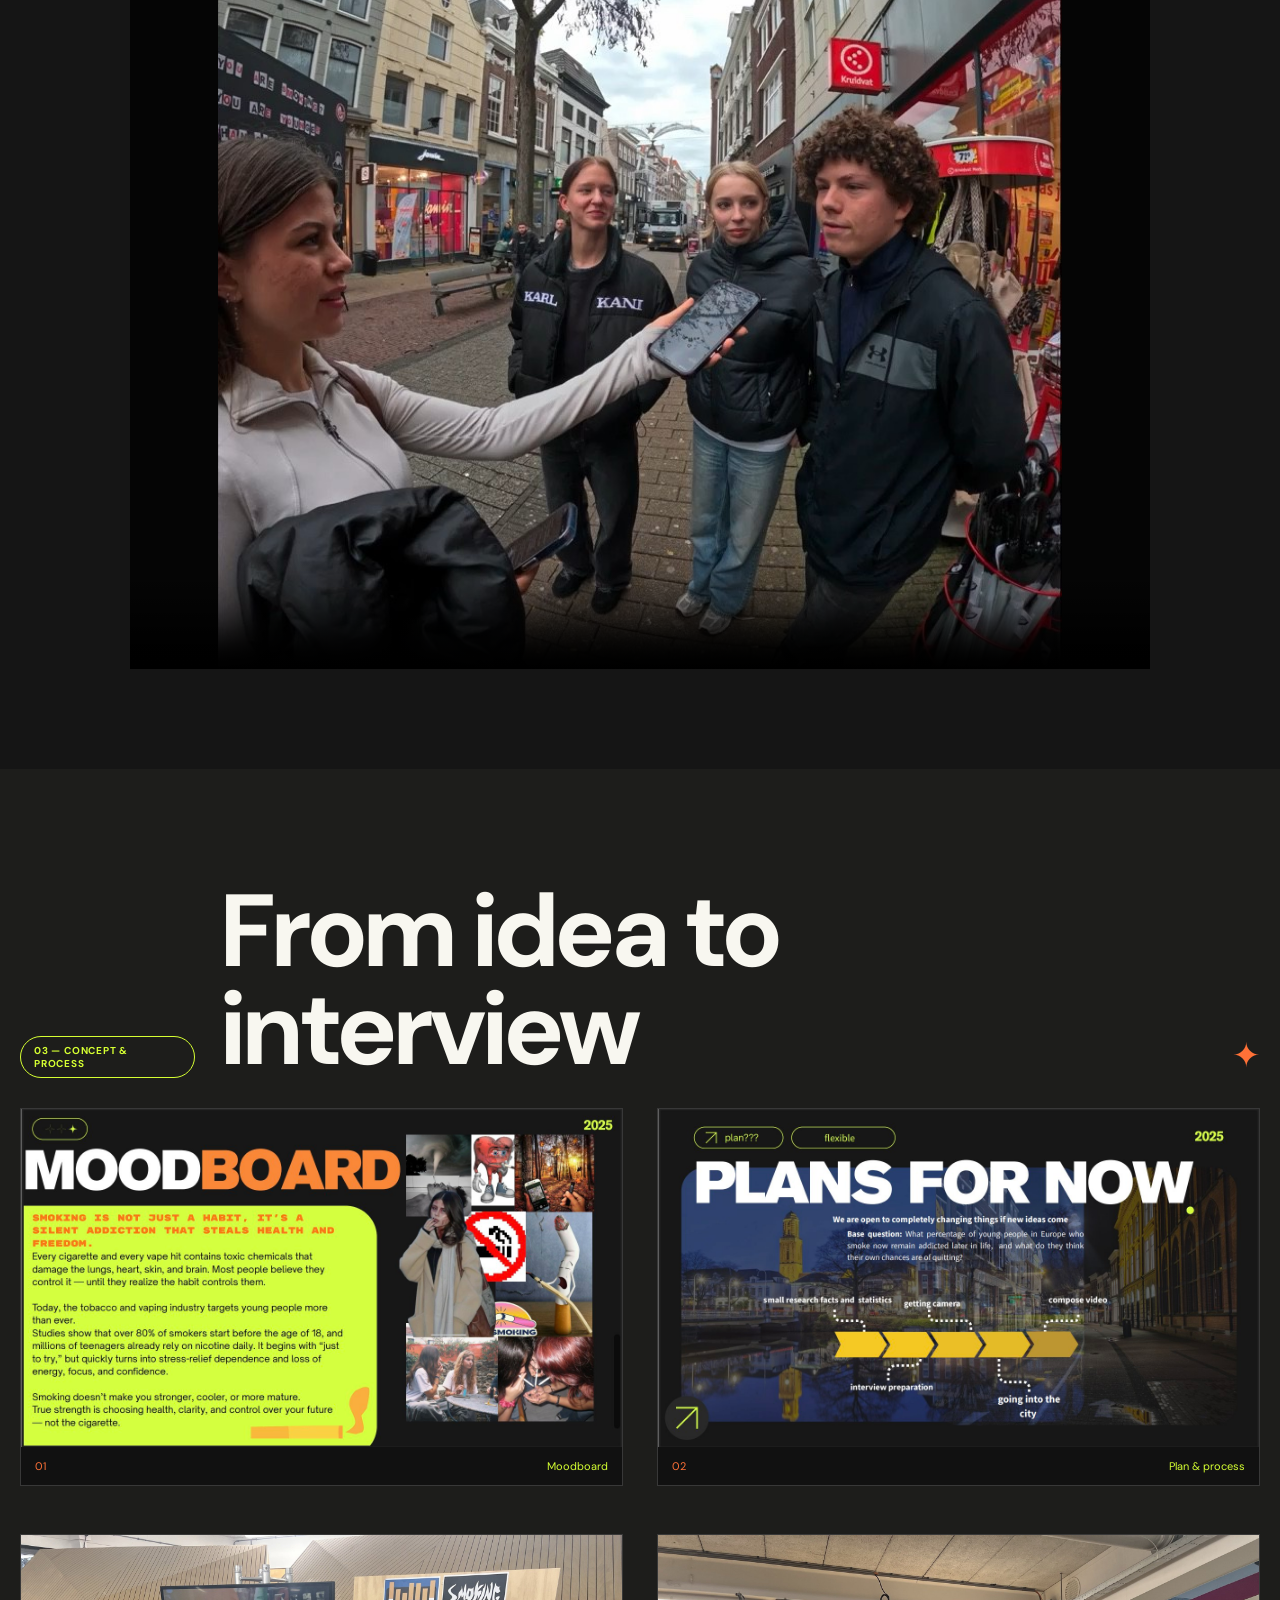
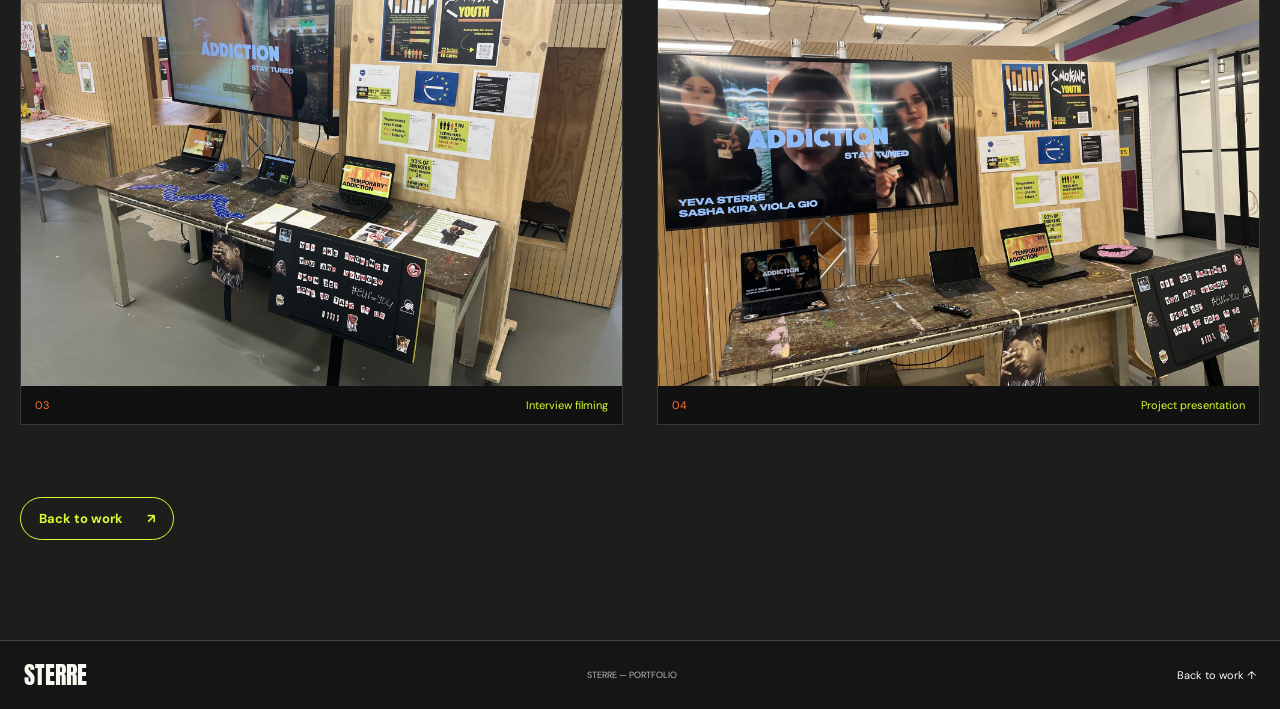
==== commit a150aac9: "update portfolio" ====
--- a/addiction.html
+++ b/addiction.html
@@ -91,10 +91,10 @@
           <figcaption><span>04</span><span>Project presentation</span></figcaption>
         </figure>
       </div>
-      <a class="addiction-back-link" href="index.html#work">Back to my projects <span aria-hidden="true">↗</span></a>
+      <a class="addiction-back-link" href="index.html#addiction">Back to work <span aria-hidden="true">↗</span></a>
     </section>
   </main>
-  <footer class="addiction-footer"><a class="brand" href="index.html#home">STERRE</a><span>STERRE — PORTFOLIO</span><a href="index.html#work">Back to projects ↑</a></footer>
+  <footer class="addiction-footer"><a class="brand" href="index.html#intro">STERRE</a><span>STERRE — PORTFOLIO</span><a href="index.html#addiction">Back to work ↑</a></footer>
 
   <div class="lightbox" role="dialog" aria-modal="true" aria-labelledby="lightbox-title" hidden>
     <button class="lightbox-close" type="button">Close</button>
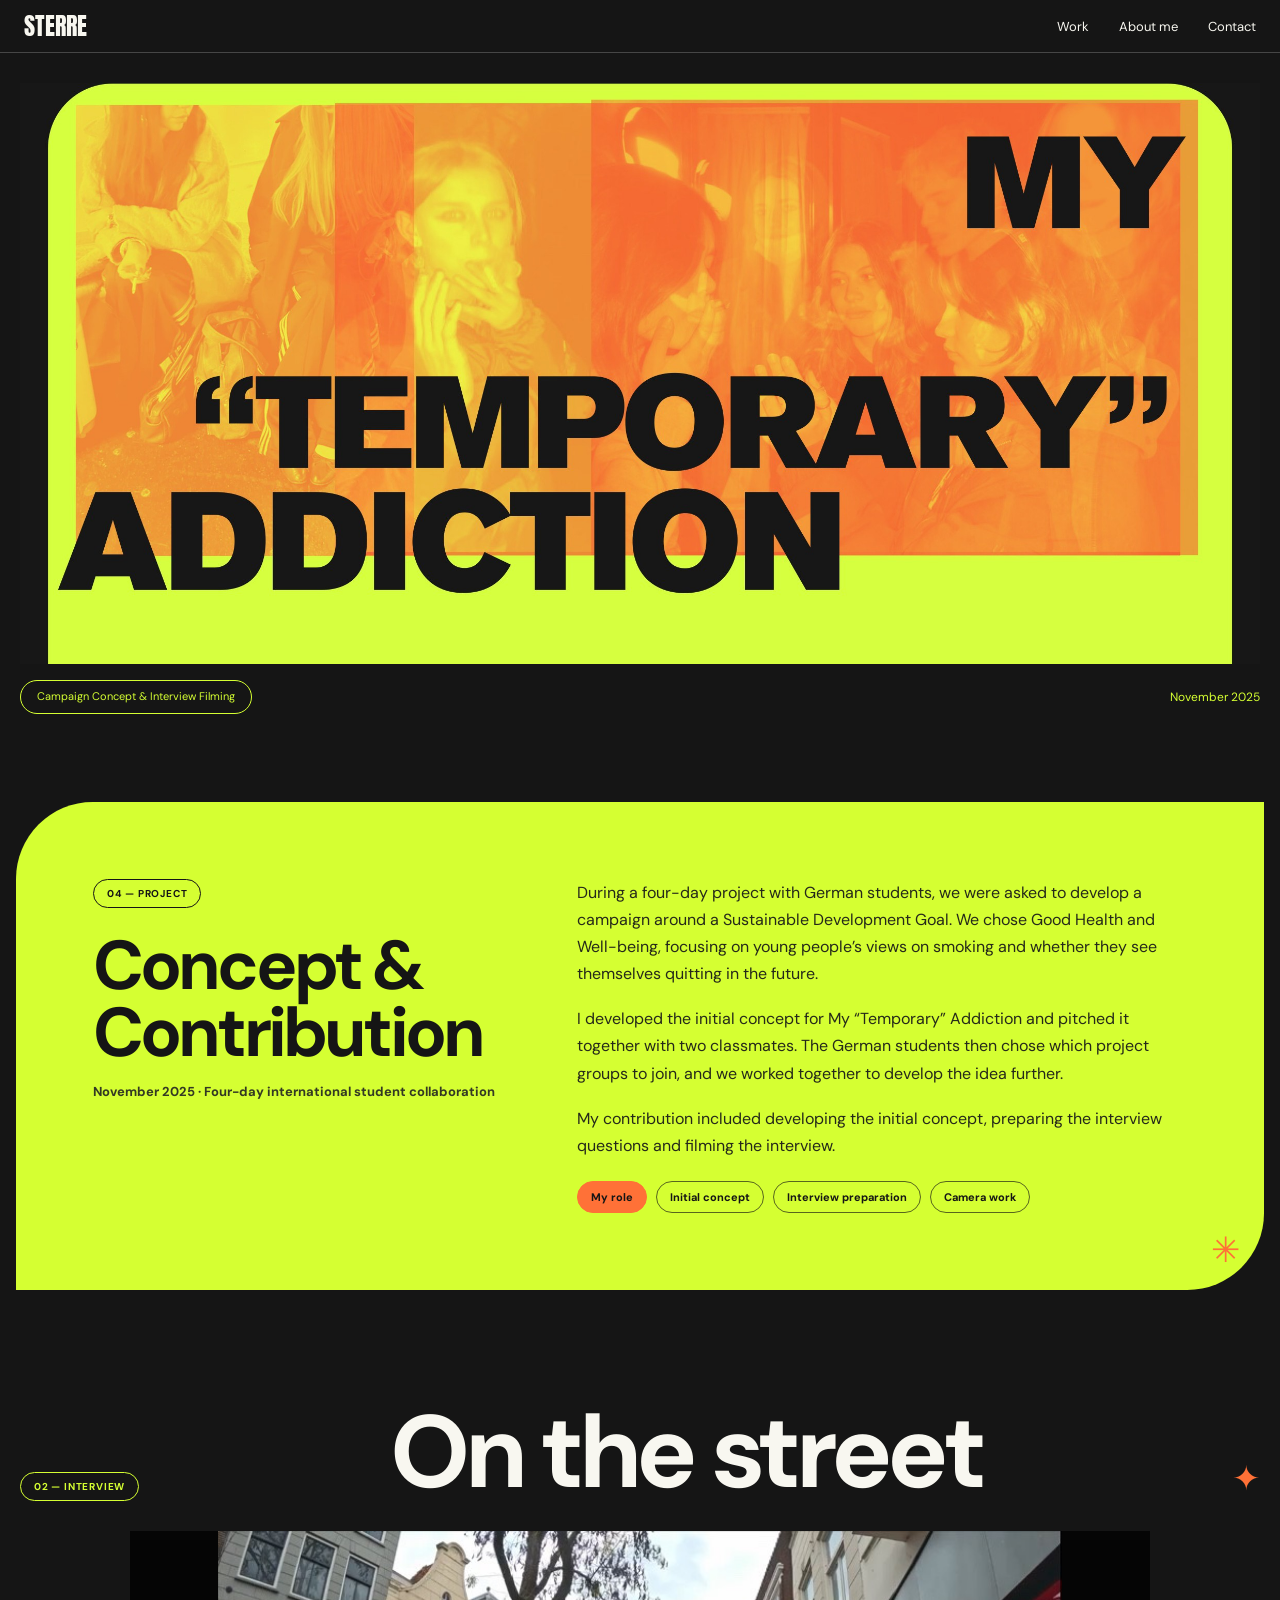
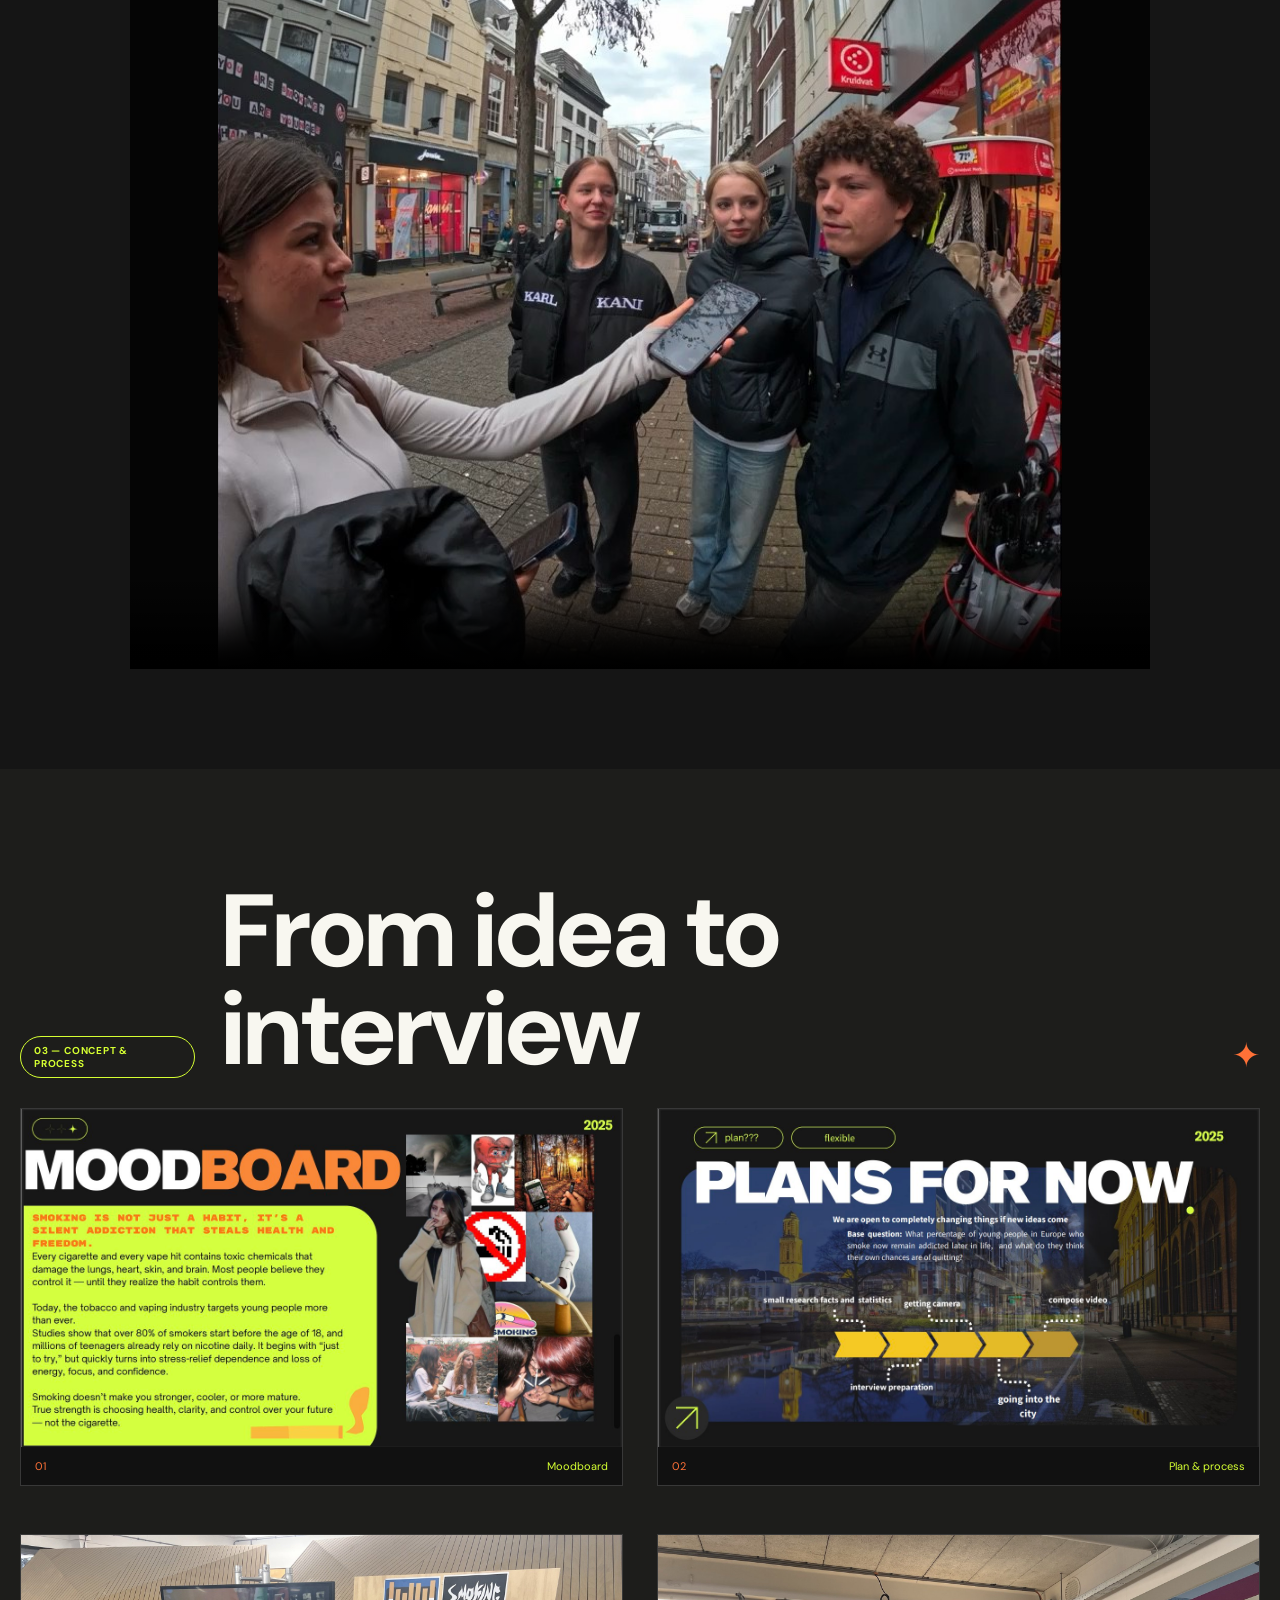
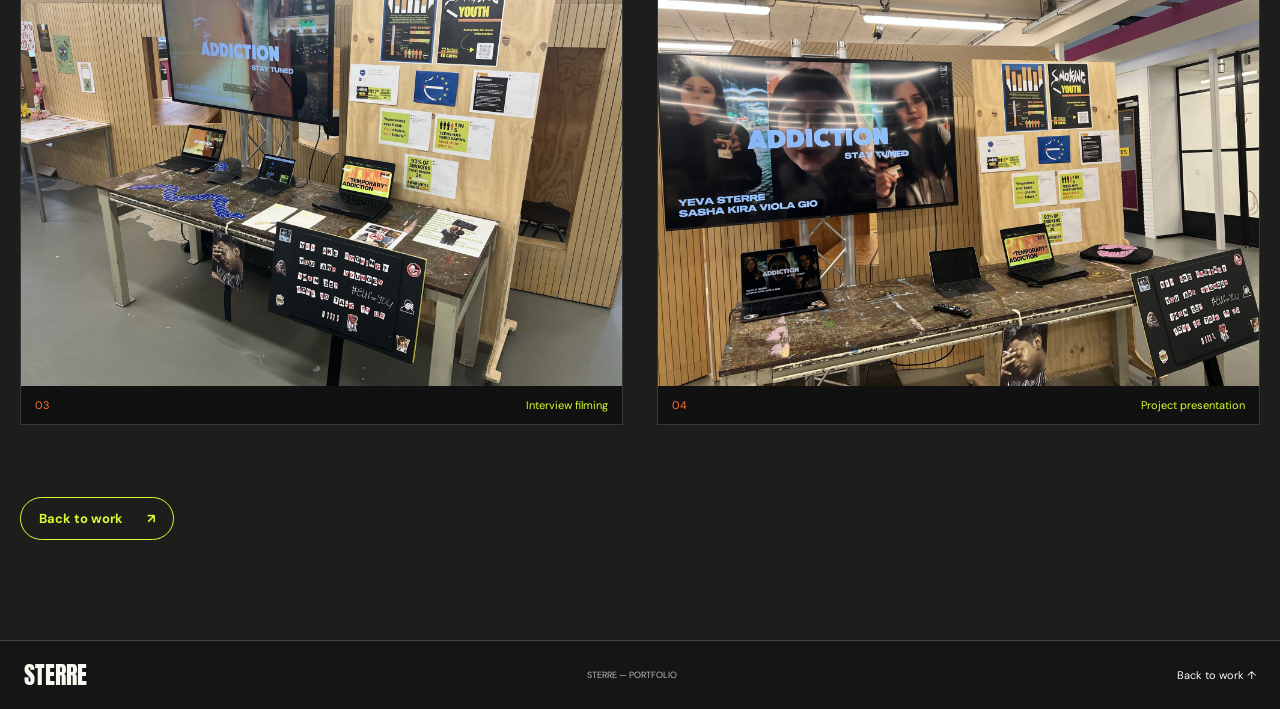
==== commit f4d2f489: "Match project numbers to homepage order" ====
--- a/addiction.html
+++ b/addiction.html
@@ -35,7 +35,7 @@
 
     <section class="addiction-overview" aria-labelledby="addiction-overview-title">
       <div class="addiction-overview-heading">
-        <span class="addiction-kicker">01 — PROJECT</span>
+        <span class="addiction-kicker">04 — PROJECT</span>
         <h2 id="addiction-overview-title">Concept &amp; Contribution</h2>
         <p class="addiction-context">November 2025 · Four-day international student collaboration</p>
       </div>
